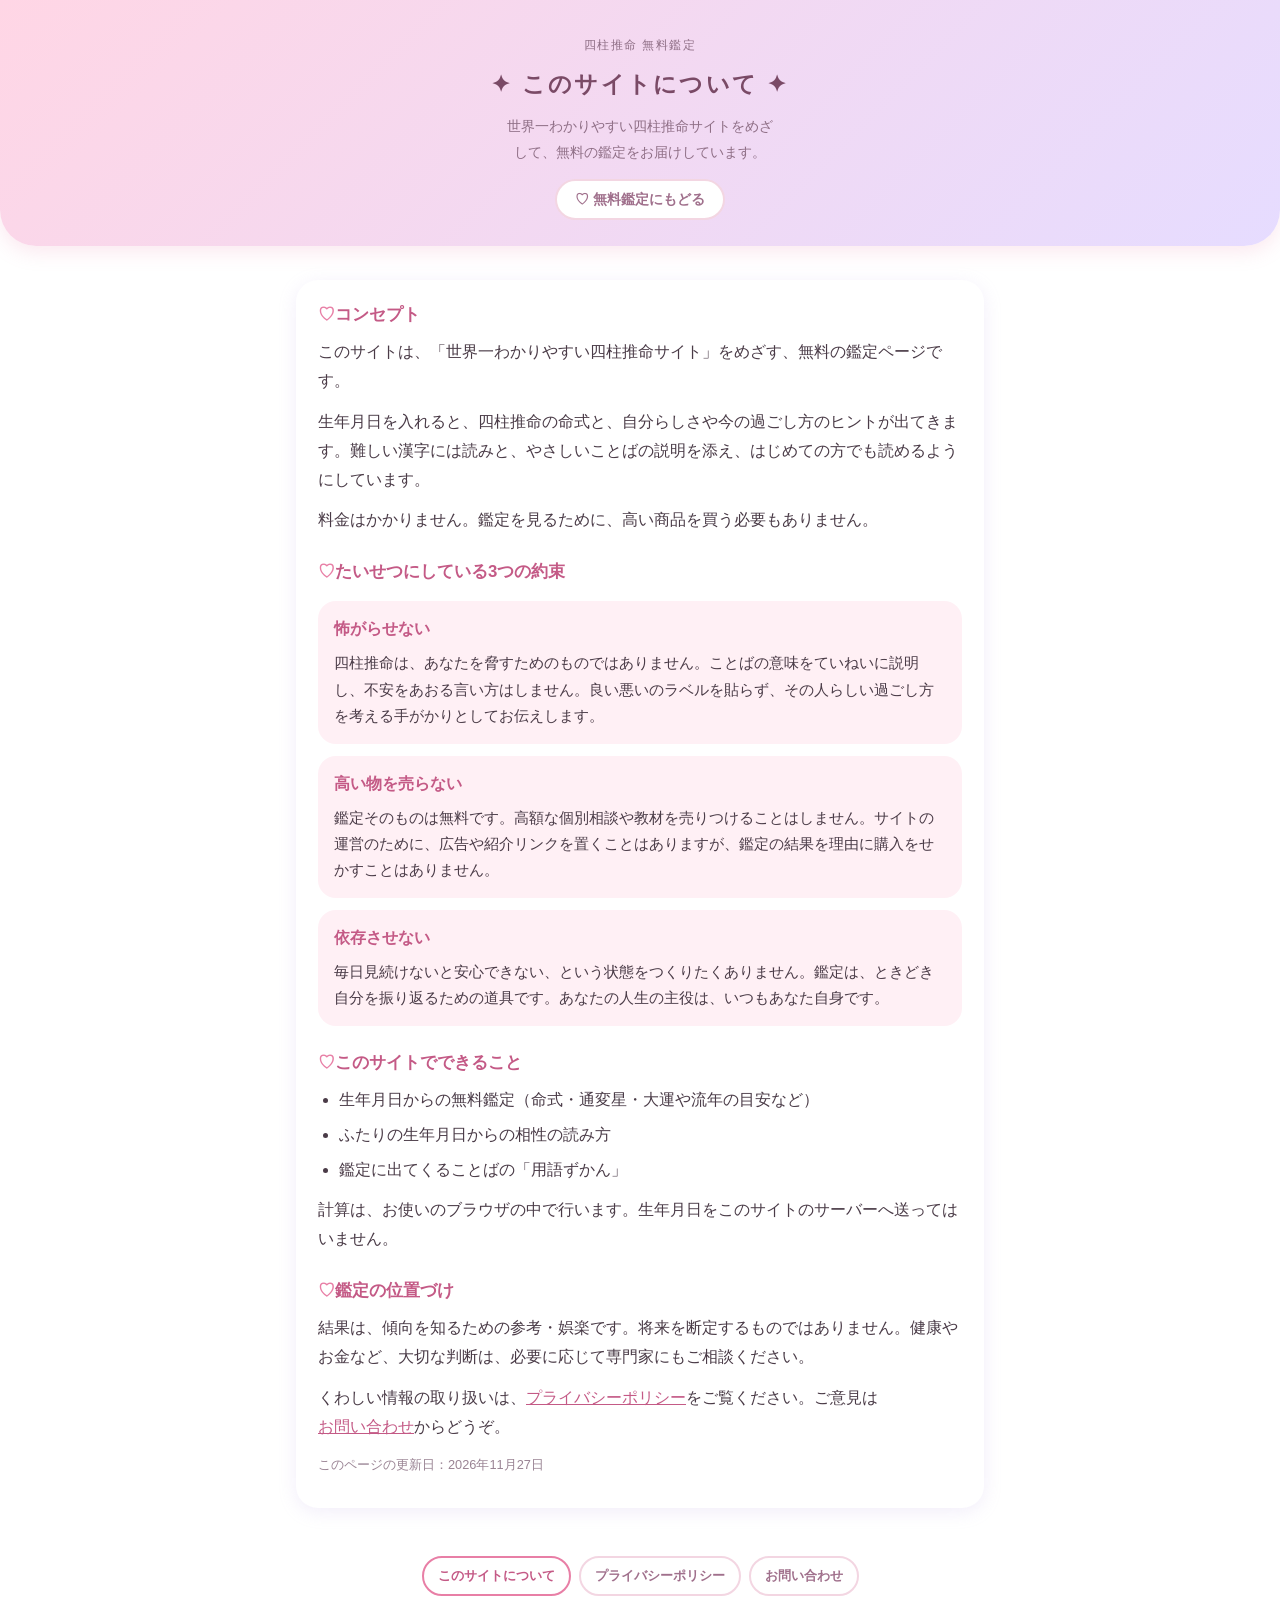
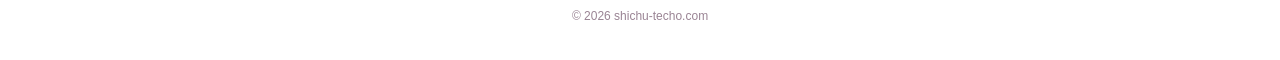
==== about.html @ 0c43ac10 "AdSense審査の準備: プライバシー・お問い合わせ・このサイトについてのページを追加 画面に出ていた「試作版」「デザイン案」の文言を外し、各ページのフッターから3ページへ案内できるようにした。no" ====
<!doctype html>
<html lang="ja">
<head>
<meta charset="utf-8">
<meta name="robots" content="noindex, nofollow">
<meta name="viewport" content="width=device-width,initial-scale=1">
<title>このサイトについて｜四柱推命 無料鑑定</title>
<style>
:root{--bg:#fff7fa;--ink:#4a3b47;--sub:#9a8494;--line:#f3d6e2;--acc:#e87fa6;--acc2:#b9a3e3;--card:#fff;--hl:#fff0f5;--mint:#d8f3ec}
*{box-sizing:border-box}
html{overflow-x:hidden;max-width:100%}
body{margin:0;font-family:"Zen Maru Gothic","M PLUS Rounded 1c","Hiragino Maru Gothic ProN","Noto Sans CJK JP","Noto Sans JP",sans-serif;background:var(--bg) radial-gradient(circle at 10% 0%,#ffe3ee 0,transparent 40%),radial-gradient(circle at 95% 10%,#ece4ff 0,transparent 35%);color:var(--ink);line-height:1.8}
header{padding:34px 20px 26px;text-align:center;background:linear-gradient(135deg,#ffd6e5,#e6dcff);border-radius:0 0 36px 36px;box-shadow:0 6px 20px rgba(232,127,166,.18)}
header .site{margin:0 0 8px;font-size:.78rem;letter-spacing:.12em;color:#8f6f86}
header h1{margin:0;font-size:1.45rem;letter-spacing:.1em;color:#7a4a66}
header h1:before{content:"\2726  "}header h1:after{content:"  \2726"}
header .lead{margin:8px auto 14px;color:#8f6f86;font-size:.88rem;max-width:32em}
.back{display:inline-block;background:#fff;color:#a0708c;text-decoration:none;border:2px solid var(--line);padding:6px 18px;border-radius:999px;font-size:.88rem;font-weight:bold}
.back:hover,.back:focus{background:linear-gradient(135deg,#f49bbd,#c3a6ee);color:#fff;border-color:transparent;outline:none}
main{max-width:720px;margin:0 auto;padding:18px 16px 28px}
.card{background:var(--card);border:none;border-radius:22px;padding:20px 22px;margin:16px 0;box-shadow:0 4px 18px rgba(185,163,227,.18)}
.card h2{font-size:1.05rem;margin:22px 0 8px;color:#c45a86;padding:0}
.card h2:first-child{margin-top:0}
.card h2:before{content:"\2661 ";color:var(--acc)}
.card h3{font-size:.95rem;margin:16px 0 4px;color:#8a6aa8}
.card p{margin:0 0 12px}
.card ul,.card ol{margin:0 0 12px;padding-left:1.3em}
.card li{margin:0 0 6px}
.card a{color:#c45a86}
.card a[href^="http"]{overflow-wrap:anywhere}
.card a:not([href^="http"]){white-space:nowrap}
header .lead{text-wrap:balance}
.card a:hover{color:#8a6aa8}
.updated{font-size:.8rem;color:var(--sub);margin:16px 0 0}
.placeholder{margin:14px 0;padding:14px 16px;border:2px dashed var(--acc);border-radius:18px;background:var(--hl)}
.placeholder .label{display:inline-block;margin:0 0 8px;padding:1px 10px;border-radius:999px;background:#f7a8c6;color:#fff;font-size:.75rem;font-weight:bold;letter-spacing:.06em}
.placeholder p{margin:0 0 8px}
.placeholder p:last-child{margin-bottom:0}
.promises{display:grid;gap:12px;margin:14px 0 4px}
.promise{background:var(--hl);border-radius:18px;padding:14px 16px}
.promise h3{margin:0 0 6px;color:#c45a86;font-size:1rem}
.promise p{margin:0;font-size:.92rem}
.site-footer{max-width:1000px;margin:4px auto 32px;padding:0 16px;text-align:center}
.site-footer nav{display:flex;flex-wrap:wrap;gap:8px;justify-content:center;margin:0 0 10px}
.site-footer nav a{display:inline-block;background:#fff;color:#a0708c;text-decoration:none;border:2px solid var(--line);border-radius:999px;padding:6px 14px;font-size:.82rem;font-weight:bold}
.site-footer nav a:hover,.site-footer nav a:focus{background:linear-gradient(135deg,#f49bbd,#c3a6ee);color:#fff;border-color:transparent;outline:none}
.site-footer nav a[aria-current="page"]{border-color:var(--acc);color:#c45a86}
.site-footer .copy{margin:0;font-size:.75rem;color:var(--sub)}
@media(max-width:760px){
  header{padding:28px 16px 20px}
  header h1{font-size:1.18rem;letter-spacing:.06em}
  .card{padding:16px 16px;border-radius:18px}
}
</style>
</head>
<body>
<header>
  <p class="site">四柱推命 無料鑑定</p>
  <h1>このサイトについて</h1>
  <p class="lead">世界一わかりやすい四柱推命サイトをめざして、無料の鑑定をお届けしています。</p>
  <a class="back" href="index.html">♡ 無料鑑定にもどる</a>
</header>
<main>
<article class="card">
  <h2>コンセプト</h2>
  <p>このサイトは、「世界一わかりやすい四柱推命サイト」をめざす、無料の鑑定ページです。</p>
  <p>生年月日を入れると、四柱推命の命式と、自分らしさや今の過ごし方のヒントが出てきます。難しい漢字には読みと、やさしいことばの説明を添え、はじめての方でも読めるようにしています。</p>
  <p>料金はかかりません。鑑定を見るために、高い商品を買う必要もありません。</p>

  <h2>たいせつにしている3つの約束</h2>
  <div class="promises">
    <section class="promise">
      <h3>怖がらせない</h3>
      <p>四柱推命は、あなたを脅すためのものではありません。ことばの意味をていねいに説明し、不安をあおる言い方はしません。良い悪いのラベルを貼らず、その人らしい過ごし方を考える手がかりとしてお伝えします。</p>
    </section>
    <section class="promise">
      <h3>高い物を売らない</h3>
      <p>鑑定そのものは無料です。高額な個別相談や教材を売りつけることはしません。サイトの運営のために、広告や紹介リンクを置くことはありますが、鑑定の結果を理由に購入をせかすことはありません。</p>
    </section>
    <section class="promise">
      <h3>依存させない</h3>
      <p>毎日見続けないと安心できない、という状態をつくりたくありません。鑑定は、ときどき自分を振り返るための道具です。あなたの人生の主役は、いつもあなた自身です。</p>
    </section>
  </div>

  <h2>このサイトでできること</h2>
  <ul>
    <li>生年月日からの無料鑑定（命式・通変星・大運や流年の目安など）</li>
    <li>ふたりの生年月日からの相性の読み方</li>
    <li>鑑定に出てくることばの「用語ずかん」</li>
  </ul>
  <p>計算は、お使いのブラウザの中で行います。生年月日をこのサイトのサーバーへ送ってはいません。</p>

  <h2>鑑定の位置づけ</h2>
  <p>結果は、傾向を知るための参考・娯楽です。将来を断定するものではありません。健康やお金など、大切な判断は、必要に応じて専門家にもご相談ください。</p>
  <p>くわしい情報の取り扱いは、<a href="privacy.html">プライバシーポリシー</a>をご覧ください。ご意見は<a href="contact.html">お問い合わせ</a>からどうぞ。</p>

  <p class="updated">このページの更新日：2026年11月27日</p>
</article>
</main>
<footer class="site-footer">
  <nav aria-label="サイト情報">
    <a href="about.html" aria-current="page">このサイトについて</a>
    <a href="privacy.html">プライバシーポリシー</a>
    <a href="contact.html">お問い合わせ</a>
  </nav>
  <p class="copy">© 2026 shichu-techo.com</p>
</footer>
</body>
</html>
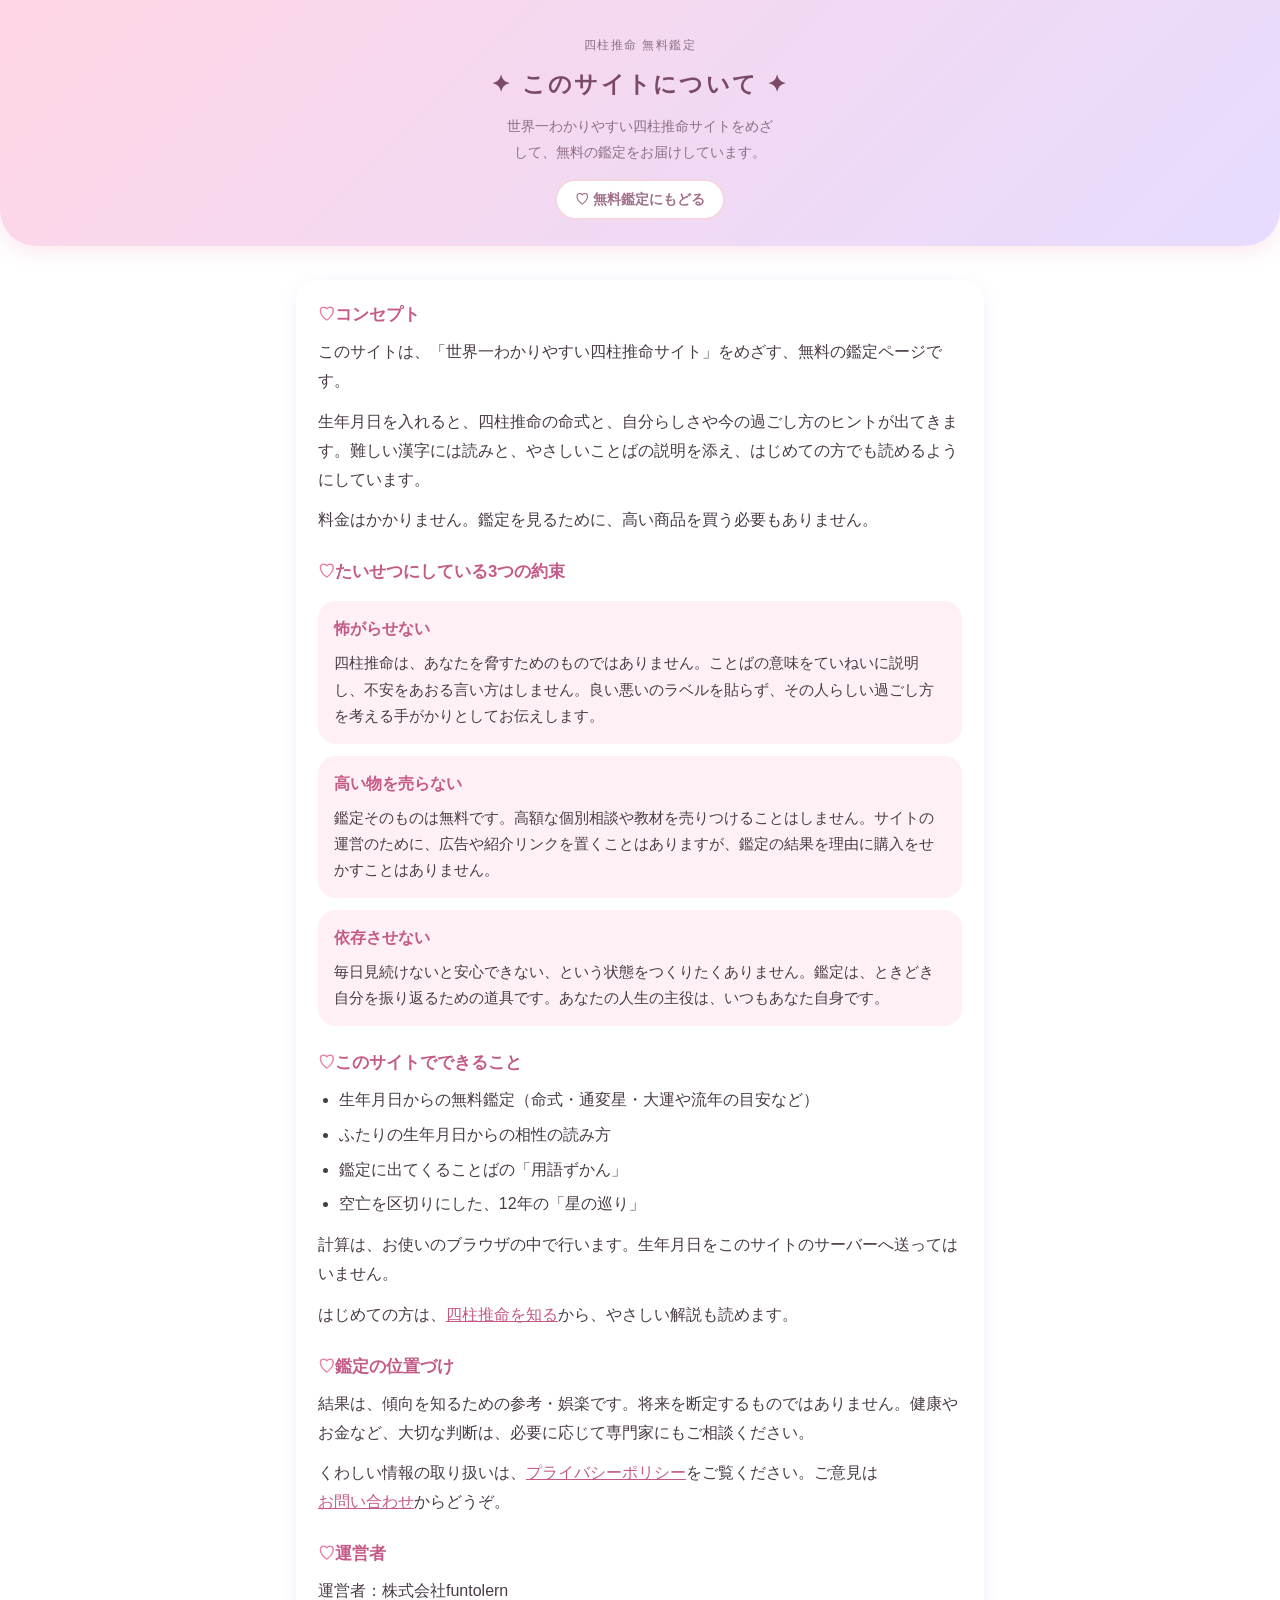
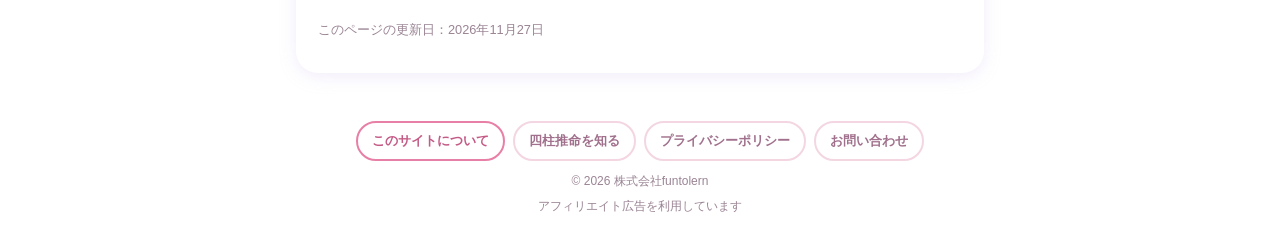
==== commit 93b88359: "公開準備: 星の巡り連携、運勢の年の分け方、解説ページ、検索公開の設定 鑑定後に星の巡りへ進めるようにし、運勢と流年の時期を星の巡りと同じ分け方にした。解説5ページと目次を追加し、noindex と " ====
--- a/about.html
+++ b/about.html
@@ -2,56 +2,11 @@
 <html lang="ja">
 <head>
 <meta charset="utf-8">
-<meta name="robots" content="noindex, nofollow">
 <meta name="viewport" content="width=device-width,initial-scale=1">
 <title>このサイトについて｜四柱推命 無料鑑定</title>
-<style>
-:root{--bg:#fff7fa;--ink:#4a3b47;--sub:#9a8494;--line:#f3d6e2;--acc:#e87fa6;--acc2:#b9a3e3;--card:#fff;--hl:#fff0f5;--mint:#d8f3ec}
-*{box-sizing:border-box}
-html{overflow-x:hidden;max-width:100%}
-body{margin:0;font-family:"Zen Maru Gothic","M PLUS Rounded 1c","Hiragino Maru Gothic ProN","Noto Sans CJK JP","Noto Sans JP",sans-serif;background:var(--bg) radial-gradient(circle at 10% 0%,#ffe3ee 0,transparent 40%),radial-gradient(circle at 95% 10%,#ece4ff 0,transparent 35%);color:var(--ink);line-height:1.8}
-header{padding:34px 20px 26px;text-align:center;background:linear-gradient(135deg,#ffd6e5,#e6dcff);border-radius:0 0 36px 36px;box-shadow:0 6px 20px rgba(232,127,166,.18)}
-header .site{margin:0 0 8px;font-size:.78rem;letter-spacing:.12em;color:#8f6f86}
-header h1{margin:0;font-size:1.45rem;letter-spacing:.1em;color:#7a4a66}
-header h1:before{content:"\2726  "}header h1:after{content:"  \2726"}
-header .lead{margin:8px auto 14px;color:#8f6f86;font-size:.88rem;max-width:32em}
-.back{display:inline-block;background:#fff;color:#a0708c;text-decoration:none;border:2px solid var(--line);padding:6px 18px;border-radius:999px;font-size:.88rem;font-weight:bold}
-.back:hover,.back:focus{background:linear-gradient(135deg,#f49bbd,#c3a6ee);color:#fff;border-color:transparent;outline:none}
-main{max-width:720px;margin:0 auto;padding:18px 16px 28px}
-.card{background:var(--card);border:none;border-radius:22px;padding:20px 22px;margin:16px 0;box-shadow:0 4px 18px rgba(185,163,227,.18)}
-.card h2{font-size:1.05rem;margin:22px 0 8px;color:#c45a86;padding:0}
-.card h2:first-child{margin-top:0}
-.card h2:before{content:"\2661 ";color:var(--acc)}
-.card h3{font-size:.95rem;margin:16px 0 4px;color:#8a6aa8}
-.card p{margin:0 0 12px}
-.card ul,.card ol{margin:0 0 12px;padding-left:1.3em}
-.card li{margin:0 0 6px}
-.card a{color:#c45a86}
-.card a[href^="http"]{overflow-wrap:anywhere}
-.card a:not([href^="http"]){white-space:nowrap}
-header .lead{text-wrap:balance}
-.card a:hover{color:#8a6aa8}
-.updated{font-size:.8rem;color:var(--sub);margin:16px 0 0}
-.placeholder{margin:14px 0;padding:14px 16px;border:2px dashed var(--acc);border-radius:18px;background:var(--hl)}
-.placeholder .label{display:inline-block;margin:0 0 8px;padding:1px 10px;border-radius:999px;background:#f7a8c6;color:#fff;font-size:.75rem;font-weight:bold;letter-spacing:.06em}
-.placeholder p{margin:0 0 8px}
-.placeholder p:last-child{margin-bottom:0}
-.promises{display:grid;gap:12px;margin:14px 0 4px}
-.promise{background:var(--hl);border-radius:18px;padding:14px 16px}
-.promise h3{margin:0 0 6px;color:#c45a86;font-size:1rem}
-.promise p{margin:0;font-size:.92rem}
-.site-footer{max-width:1000px;margin:4px auto 32px;padding:0 16px;text-align:center}
-.site-footer nav{display:flex;flex-wrap:wrap;gap:8px;justify-content:center;margin:0 0 10px}
-.site-footer nav a{display:inline-block;background:#fff;color:#a0708c;text-decoration:none;border:2px solid var(--line);border-radius:999px;padding:6px 14px;font-size:.82rem;font-weight:bold}
-.site-footer nav a:hover,.site-footer nav a:focus{background:linear-gradient(135deg,#f49bbd,#c3a6ee);color:#fff;border-color:transparent;outline:none}
-.site-footer nav a[aria-current="page"]{border-color:var(--acc);color:#c45a86}
-.site-footer .copy{margin:0;font-size:.75rem;color:var(--sub)}
-@media(max-width:760px){
-  header{padding:28px 16px 20px}
-  header h1{font-size:1.18rem;letter-spacing:.06em}
-  .card{padding:16px 16px;border-radius:18px}
-}
-</style>
+<meta name="description" content="世界一わかりやすい四柱推命サイトをめざす、無料の鑑定ページです。怖がらせない、高い物を売らない、依存させない、の3つを大切にしています。">
+<link rel="canonical" href="https://shichu-techo.com/about.html">
+<link rel="stylesheet" href="site.css?v=20261127b">
 </head>
 <body>
 <header>
@@ -88,23 +43,29 @@
     <li>生年月日からの無料鑑定（命式・通変星・大運や流年の目安など）</li>
     <li>ふたりの生年月日からの相性の読み方</li>
     <li>鑑定に出てくることばの「用語ずかん」</li>
+    <li>空亡を区切りにした、12年の「星の巡り」</li>
   </ul>
   <p>計算は、お使いのブラウザの中で行います。生年月日をこのサイトのサーバーへ送ってはいません。</p>
+  <p>はじめての方は、<a href="guide.html">四柱推命を知る</a>から、やさしい解説も読めます。</p>
 
   <h2>鑑定の位置づけ</h2>
   <p>結果は、傾向を知るための参考・娯楽です。将来を断定するものではありません。健康やお金など、大切な判断は、必要に応じて専門家にもご相談ください。</p>
   <p>くわしい情報の取り扱いは、<a href="privacy.html">プライバシーポリシー</a>をご覧ください。ご意見は<a href="contact.html">お問い合わせ</a>からどうぞ。</p>
 
+  <h2>運営者</h2>
+  <p>運営者：株式会社funtolern</p>
   <p class="updated">このページの更新日：2026年11月27日</p>
 </article>
 </main>
 <footer class="site-footer">
   <nav aria-label="サイト情報">
     <a href="about.html" aria-current="page">このサイトについて</a>
+    <a href="guide.html">四柱推命を知る</a>
     <a href="privacy.html">プライバシーポリシー</a>
     <a href="contact.html">お問い合わせ</a>
   </nav>
-  <p class="copy">© 2026 shichu-techo.com</p>
+  <p class="copy">© 2026 株式会社funtolern</p>
+  <p class="ad-note">アフィリエイト広告を利用しています</p>
 </footer>
 </body>
 </html>
--- a/site.css
+++ b/site.css
@@ -0,0 +1,55 @@
+:root{--bg:#fff7fa;--ink:#4a3b47;--sub:#9a8494;--line:#f3d6e2;--acc:#e87fa6;--acc2:#b9a3e3;--card:#fff;--hl:#fff0f5;--mint:#d8f3ec}
+*{box-sizing:border-box}
+html{overflow-x:hidden;max-width:100%}
+body{margin:0;font-family:"Zen Maru Gothic","M PLUS Rounded 1c","Hiragino Maru Gothic ProN","Noto Sans CJK JP","Noto Sans JP",sans-serif;background:var(--bg) radial-gradient(circle at 10% 0%,#ffe3ee 0,transparent 40%),radial-gradient(circle at 95% 10%,#ece4ff 0,transparent 35%);color:var(--ink);line-height:1.8}
+header{padding:34px 20px 26px;text-align:center;background:linear-gradient(135deg,#ffd6e5,#e6dcff);border-radius:0 0 36px 36px;box-shadow:0 6px 20px rgba(232,127,166,.18)}
+header .site{margin:0 0 8px;font-size:.78rem;letter-spacing:.12em;color:#8f6f86}
+header h1{margin:0;font-size:1.45rem;letter-spacing:.1em;color:#7a4a66}
+header h1:before{content:"\2726  "}header h1:after{content:"  \2726"}
+header .lead{margin:8px auto 14px;color:#8f6f86;font-size:.88rem;max-width:32em;text-wrap:balance}
+.back{display:inline-block;background:#fff;color:#a0708c;text-decoration:none;border:2px solid var(--line);padding:6px 18px;border-radius:999px;font-size:.88rem;font-weight:bold}
+.back:hover,.back:focus{background:linear-gradient(135deg,#f49bbd,#c3a6ee);color:#fff;border-color:transparent;outline:none}
+main{max-width:720px;margin:0 auto;padding:18px 16px 28px}
+.card{background:var(--card);border:none;border-radius:22px;padding:20px 22px;margin:16px 0;box-shadow:0 4px 18px rgba(185,163,227,.18)}
+.card h2{font-size:1.05rem;margin:22px 0 8px;color:#c45a86;padding:0}
+.card h2:first-child{margin-top:0}
+.card h2:before{content:"\2661 ";color:var(--acc)}
+.card h3{font-size:.95rem;margin:16px 0 4px;color:#8a6aa8}
+.card p{margin:0 0 12px}
+.card ul,.card ol{margin:0 0 12px;padding-left:1.3em}
+.card li{margin:0 0 6px}
+.card a{color:#c45a86}
+.card a:hover{color:#8a6aa8}
+.card a[href^="http"]{overflow-wrap:anywhere}
+.card a:not([href^="http"]){white-space:nowrap}
+.card .guide-list a,.card .guide-list a strong,.card .guide-list a span{white-space:normal;overflow-wrap:anywhere}
+.guide-list a{max-width:100%}
+.updated{font-size:.8rem;color:var(--sub);margin:16px 0 0}
+.placeholder{margin:14px 0;padding:14px 16px;border:2px dashed var(--acc);border-radius:18px;background:var(--hl)}
+.placeholder .label{display:inline-block;margin:0 0 8px;padding:1px 10px;border-radius:999px;background:#f7a8c6;color:#fff;font-size:.75rem;font-weight:bold;letter-spacing:.06em}
+.placeholder p{margin:0 0 8px}
+.placeholder p:last-child{margin-bottom:0}
+.promises{display:grid;gap:12px;margin:14px 0 4px}
+.promise{background:var(--hl);border-radius:18px;padding:14px 16px}
+.promise h3{margin:0 0 6px;color:#c45a86;font-size:1rem}
+.promise p{margin:0;font-size:.92rem}
+.guide-list{display:grid;gap:12px;margin:8px 0 0;padding:0;list-style:none}
+.guide-list a{display:block;background:var(--hl);border-radius:18px;padding:14px 16px;text-decoration:none;color:inherit;white-space:normal}
+.guide-list a:hover,.guide-list a:focus{background:linear-gradient(135deg,#ffe3ee,#ece4ff);outline:none}
+.guide-list strong{display:block;color:#c45a86;font-size:1.02rem}
+.guide-list span{display:block;margin-top:4px;font-size:.88rem;color:var(--ink)}
+.card ruby{ruby-position:under}
+.card rt{font-size:.62em;color:var(--sub)}
+.backline{margin-top:18px}
+.site-footer{max-width:1000px;margin:4px auto 32px;padding:0 16px;text-align:center}
+.site-footer nav{display:flex;flex-wrap:wrap;gap:8px;justify-content:center;margin:0 0 10px}
+.site-footer nav a{display:inline-block;background:#fff;color:#a0708c;text-decoration:none;border:2px solid var(--line);border-radius:999px;padding:6px 14px;font-size:.82rem;font-weight:bold}
+.site-footer nav a:hover,.site-footer nav a:focus{background:linear-gradient(135deg,#f49bbd,#c3a6ee);color:#fff;border-color:transparent;outline:none}
+.site-footer nav a[aria-current="page"]{border-color:var(--acc);color:#c45a86}
+.site-footer .copy{margin:0;font-size:.75rem;color:var(--sub)}
+.site-footer .ad-note{margin:4px 0 0;font-size:.72rem;color:var(--sub)}
+@media(max-width:760px){
+  header{padding:28px 16px 20px}
+  header h1{font-size:1.18rem;letter-spacing:.06em}
+  .card{padding:16px 16px;border-radius:18px}
+}
